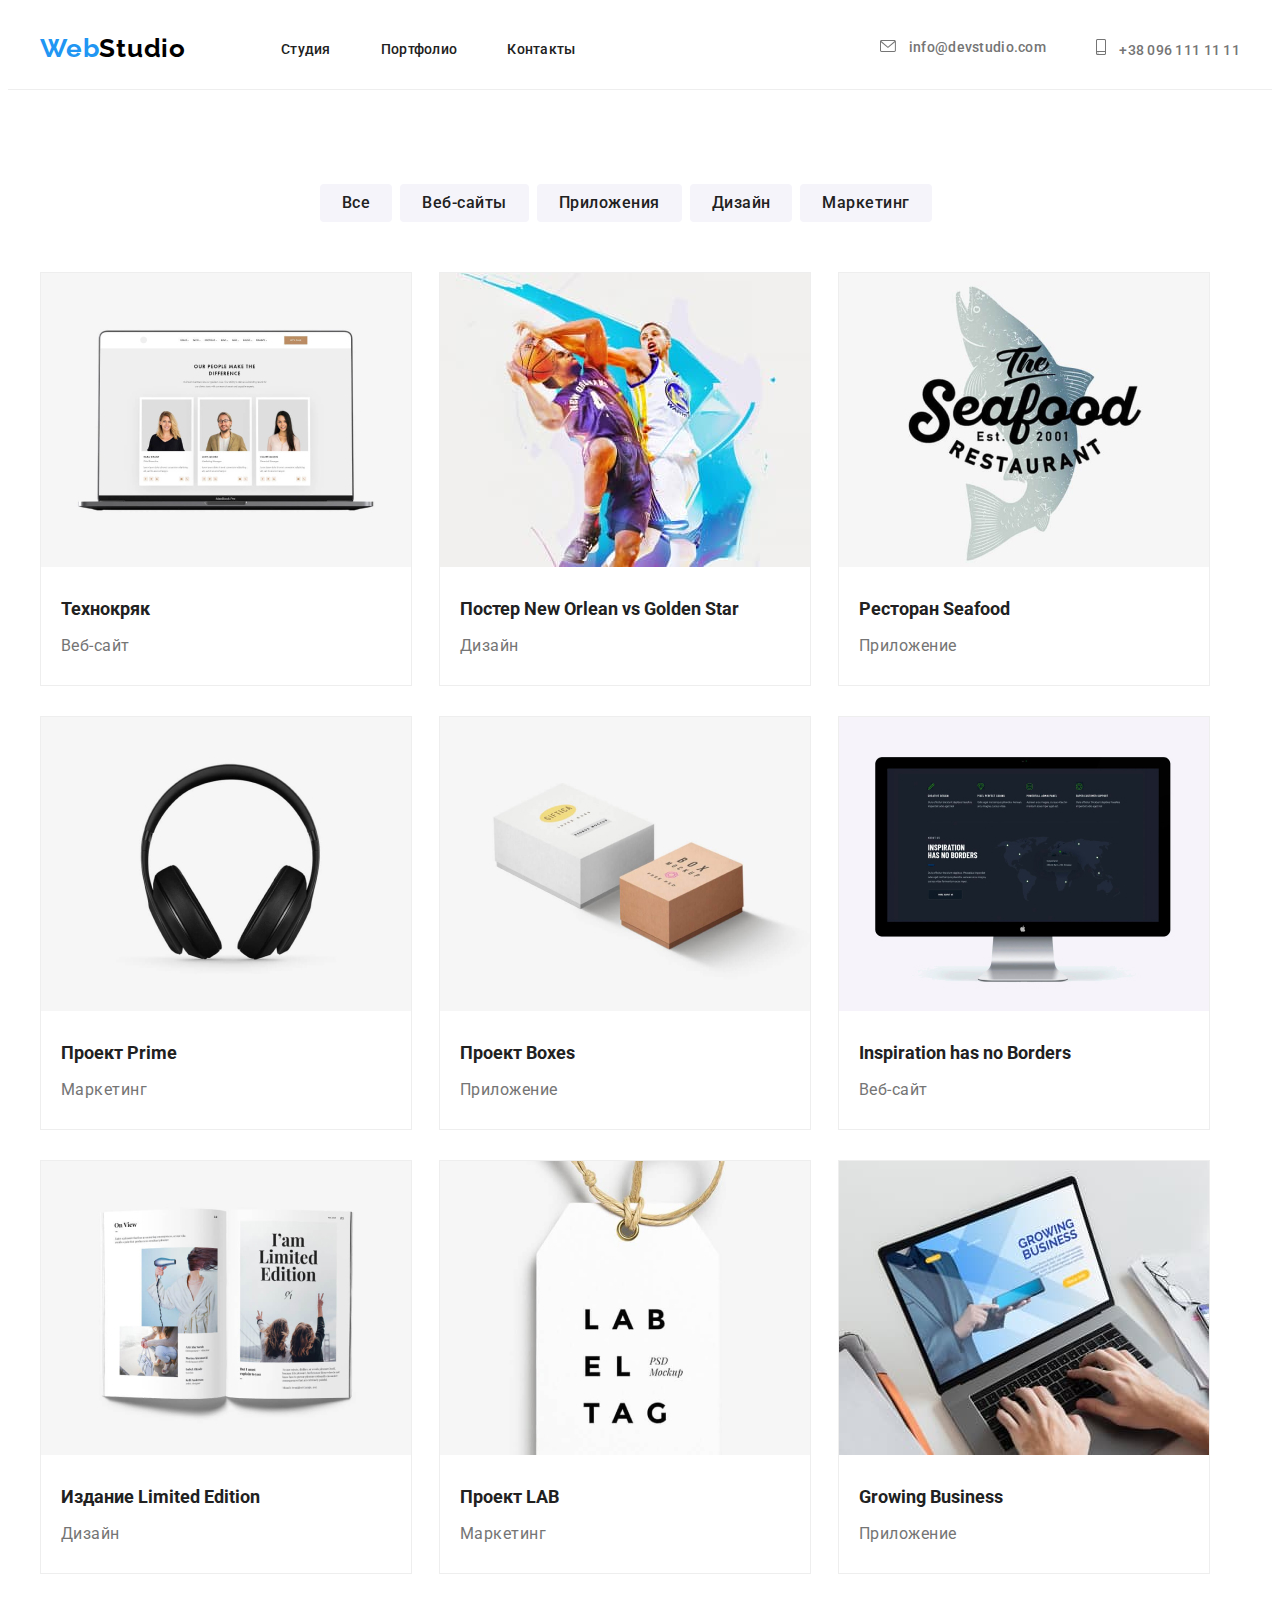
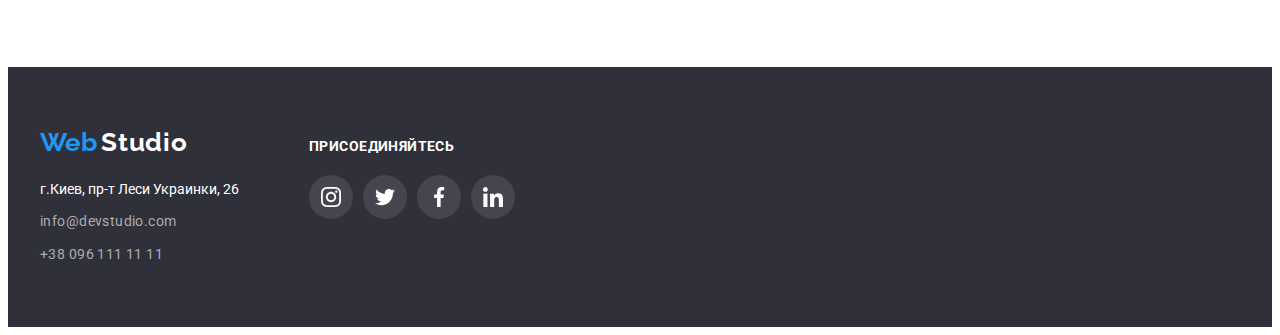
==== portfolio.html @ a810da24 "Start" ====
<!DOCTYPE html>
<html lang="ru">

<head>
    <meta charset="UTF-8">
    <meta http-equiv="X-UA-Compatible" content="IE=edge">
    <meta name="viewport" content="width=device-width, initial-scale=1.0">
    <title>WebStudio</title>
    <link rel="preconnect" href="https://fonts.googleapis.com">
    <link rel="preconnect" href="https://fonts.gstatic.com" crossorigin>
    <link
        href="https://fonts.googleapis.com/css2?family=Raleway:wght@700&family=Roboto:wght@400;500;700;900&display=swap"
        rel="stylesheet" />
    <link rel="stylesheet" href="https://cdnjs.cloudflare.com/ajax/libs/modern-normalize/1.1.0/modern-normalize.min.css"
        integrity="sha512-wpPYUAdjBVSE4KJnH1VR1HeZfpl1ub8YT/NKx4PuQ5NmX2tKuGu6U/JRp5y+Y8XG2tV+wKQpNHVUX03MfMFn9Q=="
        crossorigin="anonymous" referrerpolicy="no-referrer" />
    <link rel="stylesheet" href="./style/style.css">
</head>

<body>
    <header class="header">
        <div class="container header-container">
            <nav class="header-navigation">
                <a class="header-logo-first link " href="">Web</a>
                <a class="header-logo-second link " href="">Studio</a>
                <ul class="header-list list">
                    <li class="header-item"><a href="./index.html" class="header-link link ">Студия</a></li>
                    <li class="header-item"><a href="./portfolio.html" class="header-link link ">Портфолио</a></li>
                    <li class="header-item"><a href="" class="header-link link ">Контакты</a></li>
                </ul>
            </nav>
            <div class="header-connect">
                <ul class="list header-list list-mail-tel">
                    <li class="item-mail-tel">
                        <a href="mailto:info@devstudio.com" class="header-icons-mail header-link-icons link header-mail header-link">
                        <svg class="header-icon-mail " width='16' height="12">
                            <use href="./img/icon.svg/icons.svg#icon-e_mail"></use>
                        </svg>
                    info@devstudio.com</a>
                    </li>
                    <li class="item-mail-tel">
                        <a href="tel:+380961111111" class="header-icons-tel header-link-icons header-tel header-link header-icons-tel link">
                        <svg class="header-icon-tel" width='10' height="16">
                            <use href="./img/icon.svg/icons.svg#icon-smartphone"></use>
                        </svg>
                    +38 096 111 11 11</a>
                    </li>
                </ul>
            </div>
    </header>
    <main>
        <!--фильтри-->
        <section class="project">
        <div class="container">
        <ul class="filter-list list">
        <li class="filter-item"><button type="button" class="filter-btn">Все</button></li>
        <li class="filter-item"><button type="button" class="filter-btn">Веб-сайты</button></li>
        <li class="filter-item"><button type="button" class="filter-btn">Приложения</button></li>
        <li class="filter-item"><button type="button" class="filter-btn">Дизайн</button></li>
        <li class="filter-item"><button type="button" class="filter-btn">Маркетинг</button></li>
        </ul>
    </div>
        <!--проекти-->
            <div class="container container-project">
            <ul class="project-list list">
                <li class="project-item"> <a class="project-link link" href="">
                    <img src="./img/технокрад.jpg" alt= "Вебсайт технокряк" width="370">
                    <div class="project-item-info"><h3 class="project-title" >Технокряк</h3>
                    <p class="project-pretitle">Веб-сайт</p></div>
                </a>
                </li>
                <li class="project-item" > <a href="" class="project-link link">
                    <img src="./img/постер.jpeg" alt="" width="370">
                    <div class="project-item-info"><h3 class="project-title">Постер New Orlean vs Golden Star</h3>
                    <p class="project-pretitle">Дизайн</p></div>
                </a>
                </li>
                <li class="project-item" ><a href="" class="project-link link">
                    <img src="./img/ресторан.jpg" alt="Приложение Seafood" width="370">
                    <div class="project-item-info"><h3 class="project-title">Ресторан Seafood</h3>
                    <p class="project-pretitle">Приложение</p></div>
                </a>
                </li>
                <li class="project-item" ><a href="" class="project-link link">
                    <img src="./img/наушники.jpg" alt="Наушники" width="370">
                    <div class="project-item-info"><h3 class="project-title">Проект Prime</h3>
                    <p class="project-pretitle">Маркетинг</p></div>
                </a>
                </li>
                <li class="project-item" ><a href="" class="project-link link">
                    <img src="./img/коробки.jpg" alt="Две коробки" width="370">
                    <div class="project-item-info"><h3 class="project-title">Проект Boxes</h3>
                    <p class="project-pretitle">Приложение</p></div>
                </a>
                </li>
                <li class="project-item"><a href="" class="project-link link">
                    <img src="./img/монитор.jpg" alt="Вебсайт" width="370">
                    <div class="project-item-info"><h3 lang="en" class="project-title" >Inspiration has no Borders</h3>
                    <p class="project-pretitle">Веб-сайт</p></div>
                </a>
                </li>
                <li class="project-item"><a href="" class="project-link link">
                    <img src="./img/лимити едишн.jpg" alt="Открытая книга" width="370">
                    <div class="project-item-info"><h3 class="project-title" >Издание Limited Edition</h3>
                    <p class="project-pretitle">Дизайн</p></div>
                </a>
                </li>
                <li class="project-item"><a href="" class="project-link link">
                    <img src="./img/проект Лаб.jpg" alt="Ярлык" width="370">
                    <div class="project-item-info"><h3 class="project-title" >Проект LAB</h3>
                    <p class="project-pretitle" >Маркетинг</p></div>
                </a>
                </li>
                <li class="project-item"><a href="" class="project-link link">
                    <img src="./img/комп.jpeg" alt="Ноутбук и руки" width="370">
                    <div class="project-item-info"><h3 class="project-title" lang="en">Growing Business</h3>
                    <p class="project-pretitle" >Приложение</p></div>
                </a>
                </li>
            </ul>
            </div>
        </section>
    </main>
    <footer class="footer container-icons">
        <div class="container container-icon">
            <div class="container-footer">
                <a class="footer-logo-first link" href="">Web</a>
                <a class="footer-logo-second link" href="">Studio</a>
                <address class="footer-address">
                    <ul class="footer-list list">
                        <li class="footer-item"><a class="footer-link link" href="https://goo.gl/maps/S71Vczf6p6G6FvQn8"
                                target="_blank" rel="noopener noreferrer">г.Киев,
                                пр-т Леси Украинки, 26</a></li>
                        <li class="footer-item"><a class="footer-link-mail link"
                                href="mailto:info@devstudio.com">info@devstudio.com</a></li>
                        <li class="footer-item"><a class="footer-link-tel link" href="tel:+380961111111">+38 096 111 11
                                11</a></li>
                    </ul>
                </address>
            </div>
            <div class="container-footer-icons">
                <p class="footer-social-text">
                    ПРИСОЕДИНЯЙТЕСЬ
                </p>
                <ul class="footer-social-list list">
                    <li class="footer-social-item">
                        <a href="" class="link footer-social-link">
                            <svg class="footer-social-icon instagram" width='20' height="20">
                                <use href="./img/icon.svg/icons.svg#icon-instagram_team"></use>
                            </svg></a>
                    </li>
                    <li class="footer-social-item">
                        <a href="" class="link footer-social-link">
                            <svg class="footer-social-icon instagram" width='20' height="20">
                                <use href="./img/icon.svg/icons.svg#icon-twitter_team"></use>
                            </svg></a>
                    </li>
                    <li class="footer-social-item">
                        <a href="" class="link footer-social-link">
                            <svg class="footer-social-icon instagram" width='20' height="20">
                                <use href="./img/icon.svg/icons.svg#icon-facebook"></use>
                            </svg></a>
                    </li>
                    <li class="footer-social-item">
                        <a href="" class="link footer-social-link">
                            <svg class="footer-social-icon instagram" width='20' height="20">
                                <use href="./img/icon.svg/icons.svg#icon-linkedin"></use>
                            </svg></a>
                    </li>
                </ul>
            </div>
        </div>
    </footer>
</body>

</html>
---- style/style.css ----
:root {
  --header-text-color: #212121;
  --main-title-color: #ffffff;
  --second-title-color: #212121;
  --first-text-color: #757575;
  --second-text-color: #212121;
  --accent-color: #2196f3;
}

body {
  font-family: 'Roboto', sans-serif;
  color: #000;
}

p,
h1,
h2,
h3,
h4,
h5,
h6 {
  margin: 0;
}

ul {
  margin: 0;
  padding: 0;
}
button {
  cursor: pointer;
}

img {
  display: block;
}
.container {
  width: 1200px;
  padding-left: 15px;
  padding-right: 15px;
  margin: 0px auto;
}

.list {
  list-style: none;
}

.link {
  text-decoration: none;
}

/*-------------Header-------------*/
.header {
  padding-top: 25px;
  padding-bottom: 25px;
  border-bottom: 1px solid #eeeeee;
}
.header-container {
  display: flex;
  align-items: center;
}
.header-navigation {
  display: flex;
  align-items: center;
}

.header-connect {
  display: flex;
  margin-left: auto;
  align-items: center;
}

.header-list {
  display: flex;
  margin-left: 95px;
}

.header-item {
  margin-right: 50px;
}

.header-item:last-child {
  margin-right: 0;
}

.header-link {
  display: inline-block;
  font-weight: 500;
  font-size: 14px;
  line-height: 1.14;
  letter-spacing: 0.02em;
  color: var(--header-text-color);
}

.header-link:hover,
.header-link:focus {
  color: var(--accent-color);
}

.header-icons-mail:hover .header-icon-mail {
  fill: #2196f3;
}

.header-icons-mail:focus .header-icon-mail {
  fill: #2196f3;
}

.header-icons-tel:hover .header-icon-tel {
  fill: #2196f3;
}

.header-icons-tel:focus .header-icon-tel {
  fill: #2196f3;
}

.header-icon-tel,
.header-icon-mail {
  fill: #757575;
}

.header-logo-first {
  font-family: Raleway;
  font-weight: 700;
  font-size: 26px;
  line-height: 1.19;
  letter-spacing: 0.03em;
  color: var(--accent-color);
}

.header-logo-second {
  font-family: Raleway;
  font-weight: 700;
  font-size: 26px;
  line-height: 1.19;
  letter-spacing: 0.03em;
  color: #000;
}

.header-mail {
  font-weight: 500;
  font-size: 14px;
  line-height: 1.14;
  letter-spacing: 0.02em;
  color: var(--first-text-color);
  margin-right: 50px;
}

.header-tel {
  font-weight: 500;
  font-size: 14px;
  line-height: 1.14;
  letter-spacing: 0.02em;
  color: var(--first-text-color);
}

.header-icon-mail {
  display: inline-flex;
  align-items: center;
  width: 16px;
  height: 12px;
  margin-right: 10px;
  padding-top: 2px;
}

.header-icon-tel {
  display: inline-flex;
  align-items: center;
  width: 10px;
  height: 16px;
  margin-right: 10px;
  padding-top: 2px;
}

/*---------------Hero---------------*/
.hero {
  background-color: #2f303a;
  background-image: linear-gradient(
      rgba(47, 48, 58, 0.4),
      rgba(47, 48, 58, 0.4)
    ),
    url('https://i.ibb.co/WFX4rJ6/image.jpg');
  max-width: 1600;
  margin: 0 auto;
  background-repeat: no-repeat;
  background-position: center;
  background-size: cover;
  padding-top: 200px;
  padding-bottom: 200px;
}
.hero-title {
  font-weight: 900;
  font-size: 44px;
  line-height: 1.36;
  letter-spacing: 0.06em;
  text-transform: uppercase;
  color: var(--main-title-color);
  width: 696px;
  height: 120px;
  text-align: center;
  margin-left: 237px;
}

.hero-btn {
  border: none;
  font-family: inherit;
  font-weight: 700;
  font-size: 16px;
  line-height: 1.875;
  letter-spacing: 0.06em;
  color: #ffffff;
  cursor: pointer;
  align-items: center;
  text-align: center;
  background: #2196f3;
  box-shadow: 0px 4px 4px rgba(0, 0, 0, 0.15);
  border-radius: 4px;
  width: 200px;
  height: 50px;
  margin-top: 30px;
  margin-left: 485px;
}

.hero-btn:hover,
.hero-btn:focus {
  background-color: #188ce8;
}

/*---------Peculiarities---------*/
.peculiarities {
  padding-top: 94px;
  padding-bottom: 94px;
}

.peculiarities-title {
  display: none;
}

.peculiarities-list {
  display: flex;
  justify-content: center;
}

.peculiarities-item {
  width: 270px;
  /*height: 101px;*/
  margin-right: 30px;
}

.peculiarities-link {
  width: 270px;
  height: 120px;
  display: flex;
  align-items: center;
  justify-content: center;
  background-color: #f5f4fa;
  border-radius: 4px;
  margin-bottom: 30px;
}

.peculiarities-icon {
  display: block;
  width: 70px;
  height: 70px;
}

/*.peculiarities-item::before {
  content: '';
  display: inline-block;
  width: 270px;
  height: 120px;
  background: #f5f4fa;
  border-radius: 4px;
}*/

.peculiarities-item:last-child {
  margin-right: 0;
}

.peculiarities-after-title {
  margin-bottom: 10px;
}
.peculiarities-after-title {
  display: flex;
  font-weight: 700;
  font-size: 14px;
  line-height: 1.14;
  letter-spacing: 0.03em;
  text-transform: uppercase;
  color: var(--second-title-color);
}
.peculiarities-text {
  font-weight: 400;
  font-size: 14px;
  line-height: 1.71;
  letter-spacing: 0.03em;
  color: var(--first-text-color);
}

/*---------activity---------*/
.activity {
  margin-bottom: 94px;
}
.activity-title {
  font-weight: 700;
  font-size: 36px;
  line-height: 1.17;
  text-align: center;
  letter-spacing: 0.03em;
  color: var(--second-title-color);
  padding-top: 0px;
  margin-bottom: 50px;
}

.activity-list {
  display: flex;
}
.activity-item {
  margin-right: 30px;
}

.activity-item:last-child {
  margin-right: 0;
}
/*---------team---------*/

.team {
  padding-top: 94px;
  padding-bottom: 94px;
  background-color: #f5f4fa;
}

.team-title {
  font-weight: 700;
  font-size: 36px;
  line-height: 1.17;
  text-align: center;
  letter-spacing: 0.03em;
  color: var(--second-title-color);
  margin-bottom: 50px;
}

.team-item-info {
  padding: 30px;
}
.team-list {
  display: flex;
}

.team-item {
  margin-right: 30px;
  background-color: #ffffff;
  box-shadow: 0px 1px 3px rgba(0, 0, 0, 0.12), 0px 1px 1px rgba(0, 0, 0, 0.14),
    0px 2px 1px rgba(0, 0, 0, 0.2);
  border-radius: 0px 0px 4px 4px;
}

.team-item:last-child {
  margin-right: 0;
}

.team-after-title {
  font-weight: 500;
  font-size: 16px;
  line-height: 1.19;
  text-align: center;
  letter-spacing: 0.03em;
  color: var(--second-text-color);
  margin-bottom: 10px;
}

.team-text {
  font-size: 16px;
  line-height: 1.19;
  text-align: center;
  letter-spacing: 0.03em;
  color: var(--first-text-color);
  margin-bottom: 16px;
}

.team-social-list {
  display: flex;
  justify-content: center;
}

.team-social-item {
  width: 44px;
  height: 44px;
}

.team-social-item + .team-social-item {
  margin-left: 10px;
}

.team-social-link {
  width: 100%;
  height: 100%;
  border-radius: 50%;
  display: flex;
  align-items: center;
  justify-content: center;
}

.team-social-link:hover,
.team-social-link:focus {
  background-color: #2196f3;
}
.team-social-icon {
  fill: #afb1b8;
}

.team-social-link:hover .team-social-icon,
.team-social-link:focus .team-social-icon {
  fill: #ffffff;
}
/*-------Clients-------*/
.clients {
  padding-top: 94px;
  padding-bottom: 100px;
}
.clients-title {
  font-weight: 700;
  font-size: 36px;
  line-height: 1.17;
  text-align: center;
  letter-spacing: 0.03em;
}
.clients-list {
  display: flex;
  justify-content: center;
  margin-top: 50px;
}

.clients-link {
  width: 170px;
  height: 92px;
  border: 1px solid #afb1b8;
  box-sizing: border-box;
  border-radius: 4px;
  display: flex;
  align-items: center;
  justify-content: center;
}
.clients-item + .clients-item {
  margin-left: 30px;
}

.clients-link:hover,
.clients-link:focus {
  border: 1px solid var(--accent-color);
  fill: var(--accent-color);
}

.clients-icon {
  fill: #afb1b8;
}
.clients-link:hover .clients-icon,
.clients-link:focus .clients-icon {
  fill: #2196f3;
}

/*---------Footer---------*/

.footer {
  background-color: #2f303a;
  max-width: 1600px;
  margin: 0 auto;
  background-repeat: no-repeat;
  background-position: center;
  background-size: cover;
}

.container-icons {
  display: flex;
  padding-top: 60px;
  padding-bottom: 60px;
}
.container-icon {
  display: flex;
}

.container-footer-icons {
  width: 206px;
  height: 80px;
  margin-left: 70px;
  padding-top: 12px;
}

.footer-logo-first {
  font-family: Raleway;
  font-weight: 700;
  font-size: 26px;
  line-height: 1.19;
  color: var(--accent-color);
}

.footer-logo-second {
  font-family: Raleway;
  font-weight: 700;
  font-size: 26px;
  line-height: 1.19;
  letter-spacing: 0.03em;
  color: #ffffff;
}

.footer-address {
  margin-top: 20px;
}

.footer-item {
  margin-bottom: 9px;
}

.footer-item:last-child {
  margin-bottom: 0;
}
.footer-link {
  font-style: normal;
  font-size: 14px;
  line-height: 1.71;
  color: #ffffff;
}

.footer-link-mail,
.footer-link-tel {
  font-style: normal;
  font-size: 14px;
  line-height: 1.71;
  letter-spacing: 0.03em;
  color: rgba(255, 255, 255, 0.6);
}

.footer-social-text {
  font-style: 400;
  font-weight: 700;
  font-size: 14px;
  line-height: 1.14;
  letter-spacing: 0.03em;
  text-transform: uppercase;
  color: var(--main-title-color);
}

.footer-social-list {
  display: flex;
}

.footer-social-item {
  width: 44px;
  height: 44px;
  margin-top: 20px;
}

.footer-social-link {
  width: 100%;
  height: 100%;
  border-radius: 50%;
  display: flex;
  align-items: center;
  justify-content: center;
  background-color: rgba(255, 255, 255, 0.1);
}

.footer-social-item + .footer-social-item {
  margin-left: 10px;
}

.footer-social-link:hover,
.footer-social-link:focus {
  background-color: #2196f3;
}

.footer-social-icon {
  fill: #ffffff;
}

/*---------Portfolio---------*/
.project {
  padding-top: 94px;
  padding-bottom: 93px;
}
.project-item:focus,
.project-item:hover {
  background: #ffffff;
  border: 1px solid #eeeeee;
  box-shadow: 0px 1px 1px rgba(0, 0, 0, 0.12), 0px 4px 4px rgba(0, 0, 0, 0.06),
    1px 4px 6px rgba(0, 0, 0, 0.16);
}

.filter-list {
  display: flex;
  margin-left: 280px;
}

.filter-btn {
  border: 0;
  font-family: inherit;
  font-weight: 500;
  font-size: 16px;
  line-height: 1.62;
  text-align: center;
  letter-spacing: 0.03em;
  color: #212121;
  background: #f5f4fa;
  border-radius: 4px;
  border-color: #ffffff;
  padding: 6px 22px;
}

.filter-item {
  margin-right: 8px;
}

.filter-item:last-child {
  margin-right: 0;
}

.filter-btn:hover,
.filter-btn:focus {
  color: #ffffff;
  background-color: var(--accent-color);
}

.project-list {
  display: flex;
  flex-wrap: wrap;
  margin-top: 50px;
}

.project-item {
  margin-right: 27px;
  margin-bottom: 30px;
  border: 1px solid #eeeeee;
}

.project-item:nth-child(n + 7) {
  margin-bottom: 0px;
}
.project-item:nth-child(3n + 3) {
  margin-right: 0px;
}

.project-item-info {
  padding: 24px 20px;
}

.project-title {
  font-weight: 700;
  font-size: 18px;
  line-height: 2;
  color: var(--second-title-color);
}

.project-pretitle {
  font-size: 16px;
  line-height: 1.87;
  letter-spacing: 0.03em;
  color: var(--first-text-color);
  margin-top: 4px;
}
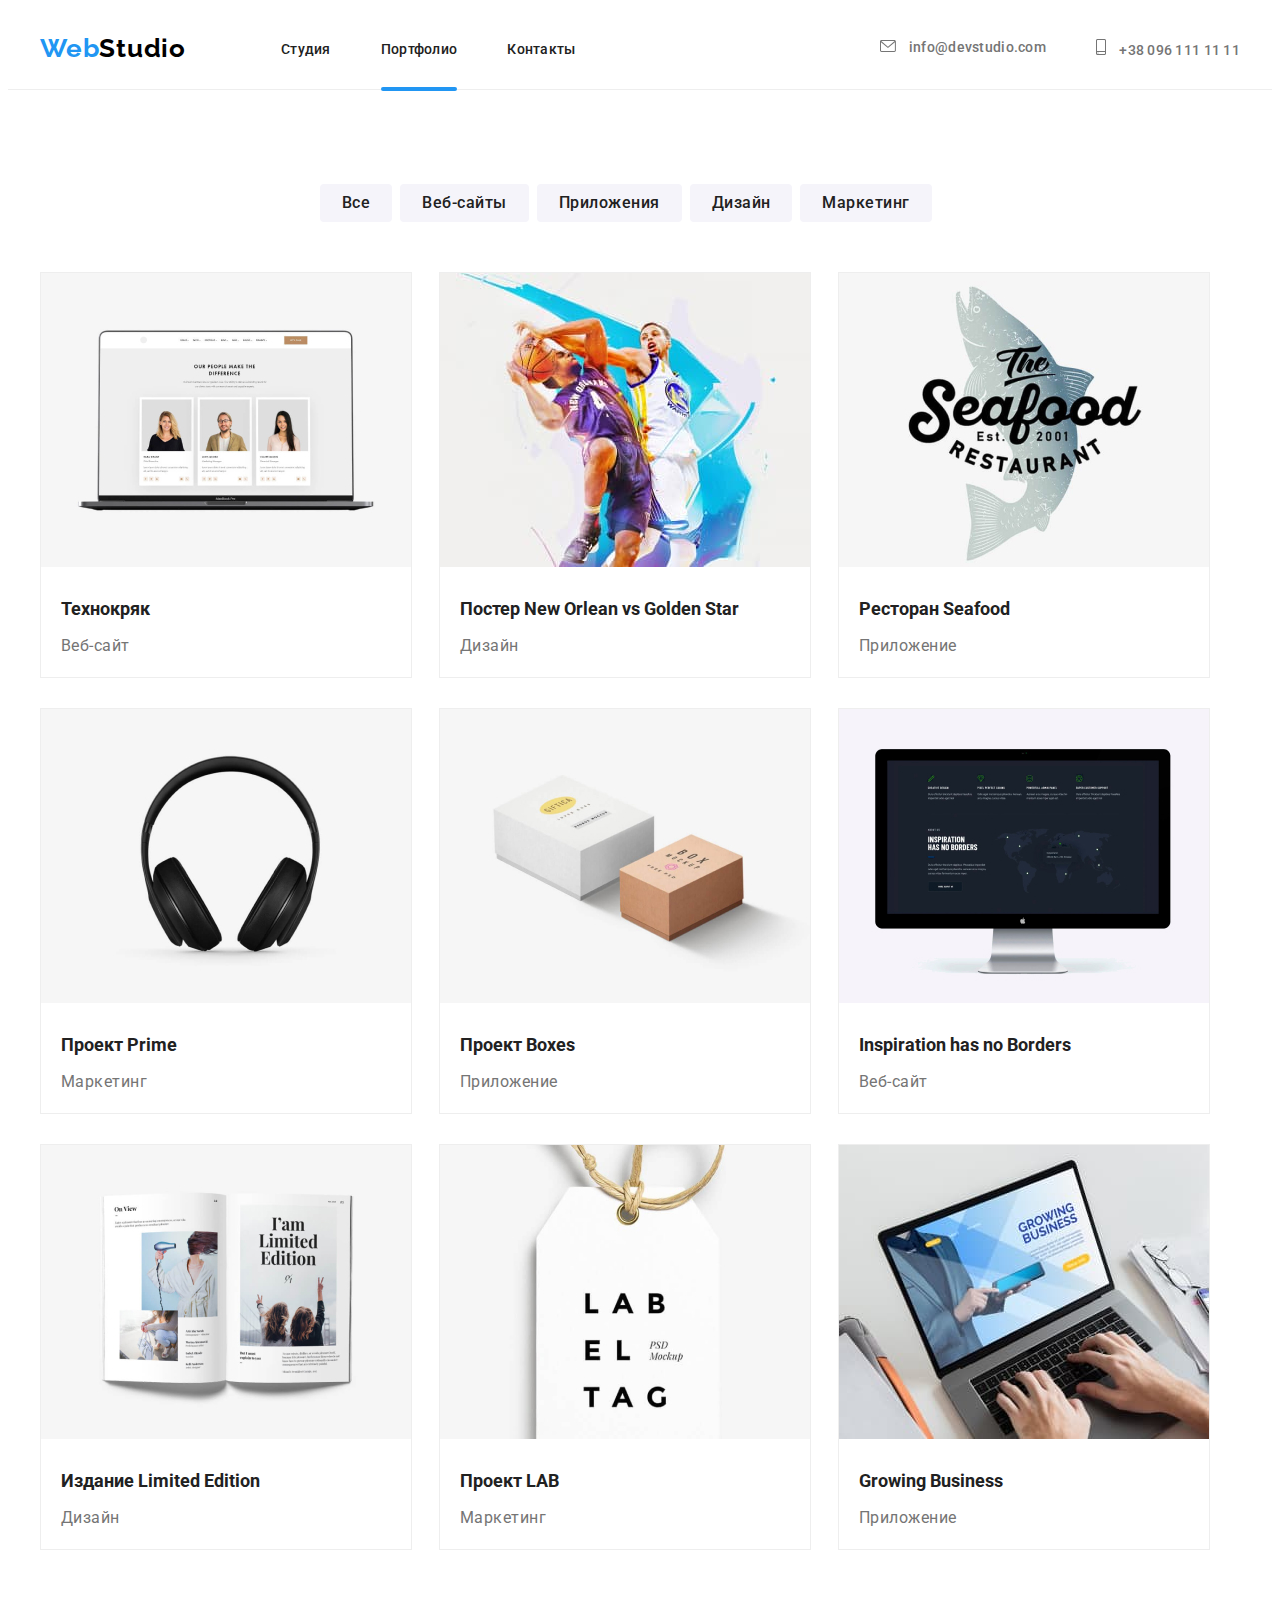
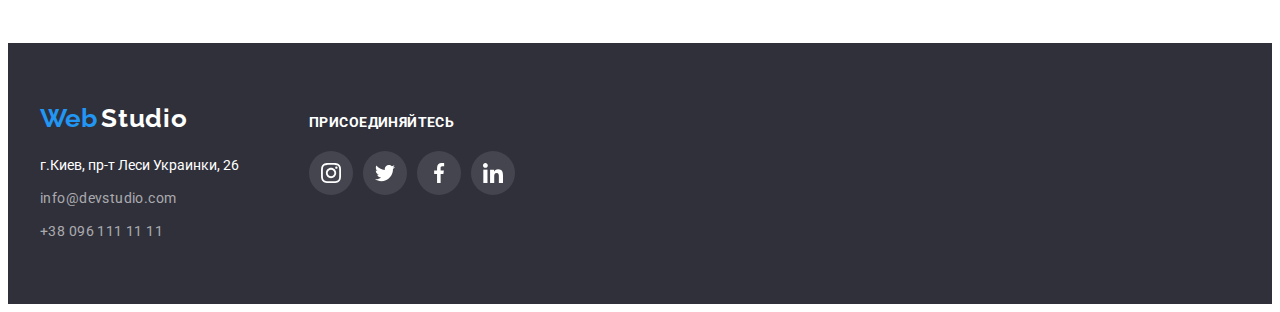
==== commit 1f89ccf6: "finally" ====
--- a/portfolio.html
+++ b/portfolio.html
@@ -25,7 +25,7 @@
                 <a class="header-logo-second link " href="">Studio</a>
                 <ul class="header-list list">
                     <li class="header-item"><a href="./index.html" class="header-link link ">Студия</a></li>
-                    <li class="header-item"><a href="./portfolio.html" class="header-link link ">Портфолио</a></li>
+                    <li class="header-item"><a href="./portfolio.html" class="header-link link current">Портфолио</a></li>
                     <li class="header-item"><a href="" class="header-link link ">Контакты</a></li>
                 </ul>
             </nav>
@@ -63,10 +63,16 @@
         <!--проекти-->
             <div class="container container-project">
             <ul class="project-list list">
-                <li class="project-item"> <a class="project-link link" href="">
-                    <img src="./img/технокрад.jpg" alt= "Вебсайт технокряк" width="370">
+                <li class="project-item"><a class="project-link link" href="">
+                    <div class="project-item-wrap">
+                    <img src="./img/технокрад.jpg" alt= "Вебсайт технокряк" width="370" heigh='404';>
+                        <p class="overlay-text-project">Технокряк это современная площадка распространения вируса.Компании используют эту платформу для цифрового
+                        шпионажа и атак на защищённые сервера конкурентов.
+                    </p>
+                    </div>
                     <div class="project-item-info"><h3 class="project-title" >Технокряк</h3>
                     <p class="project-pretitle">Веб-сайт</p></div>
+                    
                 </a>
                 </li>
                 <li class="project-item" > <a href="" class="project-link link">
--- a/style/style.css
+++ b/style/style.css
@@ -89,6 +89,9 @@
   line-height: 1.14;
   letter-spacing: 0.02em;
   color: var(--header-text-color);
+
+  transition: color 250ms cubic-bezier(0.4, 0, 0.2, 1);
+  position: relative;
 }
 
 .header-link:hover,
@@ -96,18 +99,12 @@
   color: var(--accent-color);
 }
 
-.header-icons-mail:hover .header-icon-mail {
-  fill: #2196f3;
-}
-
+.header-icons-mail:hover .header-icon-mail,
 .header-icons-mail:focus .header-icon-mail {
   fill: #2196f3;
 }
 
-.header-icons-tel:hover .header-icon-tel {
-  fill: #2196f3;
-}
-
+.header-icons-tel:hover .header-icon-tel,
 .header-icons-tel:focus .header-icon-tel {
   fill: #2196f3;
 }
@@ -168,6 +165,17 @@
   height: 16px;
   margin-right: 10px;
   padding-top: 2px;
+}
+
+.header-item .current::after {
+  content: '';
+  width: 100%;
+  height: 4px;
+  background-color: #2196f3;
+  border-radius: 2px;
+  position: absolute;
+  bottom: -33px;
+  left: 0;
 }
 
 /*---------------Hero---------------*/
@@ -217,6 +225,7 @@
   height: 50px;
   margin-top: 30px;
   margin-left: 485px;
+  transition: background-color 250ms cubic-bezier(0.4, 0, 0.2, 1);
 }
 
 .hero-btn:hover,
@@ -262,15 +271,6 @@
   height: 70px;
 }
 
-/*.peculiarities-item::before {
-  content: '';
-  display: inline-block;
-  width: 270px;
-  height: 120px;
-  background: #f5f4fa;
-  border-radius: 4px;
-}*/
-
 .peculiarities-item:last-child {
   margin-right: 0;
 }
@@ -315,6 +315,21 @@
 }
 .activity-item {
   margin-right: 30px;
+  position: relative;
+}
+.text-activity {
+  font-weight: 700;
+  font-size: 14px;
+  line-height: 1.14;
+  letter-spacing: 0.03em;
+  color: var(--main-title-color);
+
+  position: absolute;
+  bottom: 0;
+  left: 0;
+  padding: 27px 83px;
+  width: 100%;
+  background: rgba(47, 48, 58, 0.8);
 }
 
 .activity-item:last-child {
@@ -397,6 +412,7 @@
   display: flex;
   align-items: center;
   justify-content: center;
+  transition: background-color 250ms cubic-bezier(0.4, 0, 0.2, 1);
 }
 
 .team-social-link:hover,
@@ -438,6 +454,8 @@
   display: flex;
   align-items: center;
   justify-content: center;
+  transition: fill 250ms cubic-bezier(0.4, 0, 0.2, 1),
+    border 250ms cubic-bezier(0.4, 0, 0.2, 1);
 }
 .clients-item + .clients-item {
   margin-left: 30px;
@@ -451,6 +469,8 @@
 
 .clients-icon {
   fill: #afb1b8;
+
+  transition: fill 250ms cubic-bezier(0.4, 0, 0.2, 1);
 }
 .clients-link:hover .clients-icon,
 .clients-link:focus .clients-icon {
@@ -556,6 +576,8 @@
   align-items: center;
   justify-content: center;
   background-color: rgba(255, 255, 255, 0.1);
+  transition: background-color 250ms cubic-bezier(0.4, 0, 0.2, 1),
+    fill 250ms cubic-bezier(0.4, 0, 0.2, 1);
 }
 
 .footer-social-item + .footer-social-item {
@@ -576,10 +598,13 @@
   padding-top: 94px;
   padding-bottom: 93px;
 }
+.project-item {
+  background-color: #ffffff;
+  border: 1px solid #eeeeee;
+  transition: box-shadow 250ms cubic-bezier(0.4, 0, 0.2, 1);
+}
 .project-item:focus,
 .project-item:hover {
-  background: #ffffff;
-  border: 1px solid #eeeeee;
   box-shadow: 0px 1px 1px rgba(0, 0, 0, 0.12), 0px 4px 4px rgba(0, 0, 0, 0.06),
     1px 4px 6px rgba(0, 0, 0, 0.16);
 }
@@ -602,6 +627,8 @@
   border-radius: 4px;
   border-color: #ffffff;
   padding: 6px 22px;
+  transition: background-color 250ms cubic-bezier(0.4, 0, 0.2, 1),
+    color 250ms cubic-bezier(0.4, 0, 0.2, 1);
 }
 
 .filter-item {
@@ -628,13 +655,42 @@
   margin-right: 27px;
   margin-bottom: 30px;
   border: 1px solid #eeeeee;
-}
-
+  width: 370px;
+  height: 404px;
+}
+
+.project-item:hover .overlay-text-project {
+  transform: translateY(0);
+}
 .project-item:nth-child(n + 7) {
   margin-bottom: 0px;
 }
+
 .project-item:nth-child(3n + 3) {
   margin-right: 0px;
+}
+
+.project-item-wrap {
+  position: relative;
+  overflow: hidden;
+}
+
+.overlay-text-project {
+  position: absolute;
+  top: 0;
+  left: 0;
+  font-weight: 400;
+  font-size: 18px;
+  line-height: 1.56;
+  letter-spacing: 0.03em;
+
+  color: #ffffff;
+  padding: 63px 24px;
+  background-color: rgba(33, 150, 243, 0.9);
+  height: 100%;
+  transform: translateY(100%);
+  transition: transform 250ms cubic-bezier(0.4, 0, 0.2, 1);
+  overflow: auto;
 }
 
 .project-item-info {
@@ -655,3 +711,51 @@
   color: var(--first-text-color);
   margin-top: 4px;
 }
+
+.backdrop {
+  width: 100vw;
+  height: 100vh;
+  background-color: rgba(0, 0, 0, 0.2);
+  position: fixed;
+  top: 0;
+  left: 0;
+  transition: opacity 250ms cubic-bezier(0.4, 0, 0.2, 1),
+    visibility 250ms cubic-bezier(0.4, 0, 0.2, 1);
+}
+
+.modal {
+  width: 500px;
+  min-height: 500px;
+  background-color: #fff;
+  box-shadow: 0px 1px 3px rgba(0, 0, 0, 0.12), 0px 1px 1px rgba(0, 0, 0, 0.14),
+    0px 2px 1px rgba(0, 0, 0, 0.2);
+  border-radius: 4px;
+  position: absolute;
+  top: 50%;
+  left: 50%;
+  transform: translate(-50%, -50%);
+  display: block;
+  align-items: center;
+  justify-content: center;
+}
+
+.modal-close {
+  position: absolute;
+  top: 8px;
+  right: 8px;
+  width: 30px;
+  height: 30px;
+  background: #ffffff;
+  border: 1px solid rgba(0, 0, 0, 0.1);
+  box-sizing: border-box;
+  border-radius: 50%;
+  display: flex;
+  align-items: center;
+  justify-content: center;
+}
+
+.is-hidden {
+  visibility: hidden;
+  opacity: 0;
+  pointer-events: none;
+}
